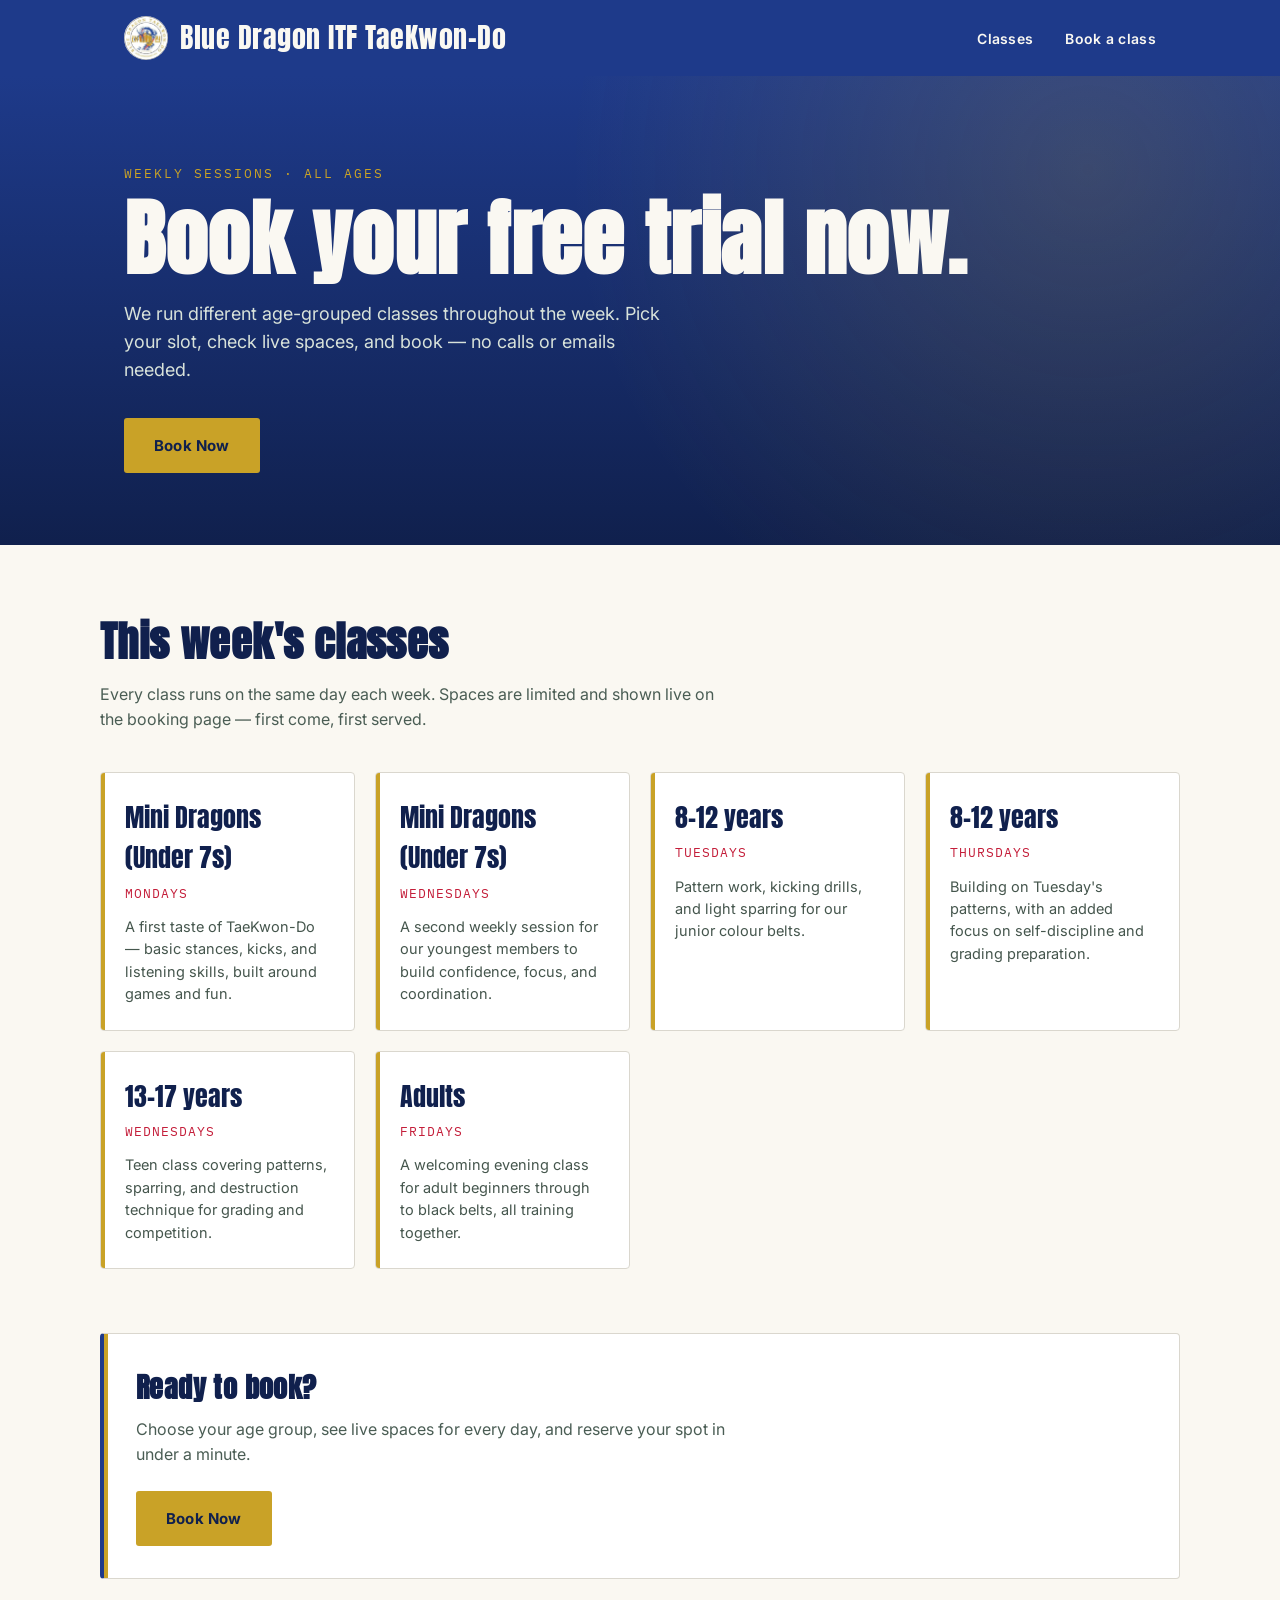
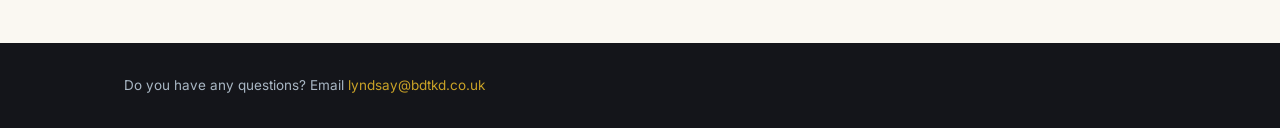
==== index.html @ b78a4813 "Update index.html" ====
<!DOCTYPE html>
<html lang="en">
<head>
<meta charset="UTF-8">
<meta name="viewport" content="width=device-width, initial-scale=1.0">
<title>Blue Dragon TaeKwon-Do — Classes</title>
<link rel="stylesheet" href="css/style.css">
</head>
<body>
<nav class="site-nav">
  <div class="container">
    <a href="index.html" class="brand"><img src="images/BD_Anniversary.jpg" alt="Blue Dragon TaeKwon-Do club emblem"> Blue Dragon ITF TaeKwon-Do</a>
    <div class="nav-links">
      <a href="index.html">Classes</a>
      <a href="booking.html">Book a class</a>
    </div>
  </div>
</nav>
<header class="hero">
  <div class="container">
    <p class="eyebrow">Weekly Sessions · All Ages</p>
    <h1>Book your free trial now.</h1>
    <p>We run different age-grouped classes throughout the week.
       Pick your slot, check live spaces, and book — no calls or emails needed.</p>
    <a href="booking.html" class="btn btn-primary">Book Now</a>
  </div>
</header>
<section class="section container">
  <h2 class="section-title">This week's classes</h2>
  <p class="section-sub">
    Every class runs on the same day each week. Spaces are limited and
    shown live on the booking page — first come, first served.
  </p>
  <!--
    EDIT ME: this grid is a plain-language summary for visitors.
    It should match whatever is in your live availability spreadsheet,
    but it does not need to be auto-generated — update it by hand
    whenever your class schedule changes.
  -->
  <div class="class-grid">
    <div class="class-card">
      <p class="age">Mini Dragons (Under 7s)</p>
      <p class="day">Mondays</p>
      <p class="desc">A first taste of TaeKwon-Do — basic stances, kicks, and listening skills, built around games and fun.</p>
    </div>
    <div class="class-card">
      <p class="age">Mini Dragons (Under 7s)</p>
      <p class="day">Wednesdays</p>
      <p class="desc">A second weekly session for our youngest members to build confidence, focus, and coordination.</p>
    </div>
    <div class="class-card">
      <p class="age">8–12 years</p>
      <p class="day">Tuesdays</p>
      <p class="desc">Pattern work, kicking drills, and light sparring for our junior colour belts.</p>
    </div>
    <div class="class-card">
      <p class="age">8–12 years</p>
      <p class="day">Thursdays</p>
      <p class="desc">Building on Tuesday's patterns, with an added focus on self-discipline and grading preparation.</p>
    </div>
    <div class="class-card">
      <p class="age">13–17 years</p>
      <p class="day">Wednesdays</p>
      <p class="desc">Teen class covering patterns, sparring, and destruction technique for grading and competition.</p>
    </div>
    <div class="class-card">
      <p class="age">Adults</p>
      <p class="day">Fridays</p>
      <p class="desc">A welcoming evening class for adult beginners through to black belts, all training together.</p>
    </div>
  </div>
</section>
<section class="section container" style="padding-top:0;">
  <div class="class-card" style="border-left:4px solid var(--indigo); padding:32px;">
    <h2 class="section-title" style="font-size:28px;">Ready to book?</h2>
    <p class="section-sub" style="margin-bottom:24px;">
      Choose your age group, see live spaces for every day, and reserve your spot in under a minute.
    </p>
    <a href="booking.html" class="btn btn-primary">Book Now</a>
  </div>
</section>
<footer class="site-footer">
  <div class="container">
    Do you have any questions? Email
    <a href="mailto:info@example.com">lyndsay@bdtkd.co.uk</a>
  </div>
</footer>
</body>
</html>
---- css/style.css ----
/* ===========================================================
   TOKENS — Blue Dragon ITF TaeKwon-Do
   Palette (pulled from the club emblem):
     --indigo:      #1E3A8A  (dragon blue — headers, nav, the "Blue" in Blue Dragon)
     --indigo-dark: #10204D  (deeper blue for gradients/depth)
     --chalk:       #FAF8F2  (emblem white/cream — page background)
     --navy:        #14151A  (emblem black outline — body text)
     --amber:       #C9A227  (gold fist & lettering — accent, live availability)
     --red:         #C41E3A  (flame-red accent from the dragon — used sparingly, day labels)
     --line:        #DAD7CE  (hairline / muted borders)
   Type:
     Display — 'Anton' (bold, condensed, high-impact — a shout rather than a jersey number)
     Body    — 'Inter'
     Data    — 'IBM Plex Mono' (clean numerals for times/counts)
   Signature element:
     The availability count renders as a small "belt stripe" tag —
     dark tag, gold text, thin coloured underline — a nod to belt-rank
     stripes rather than a generic pill/badge.
=========================================================== */

@import url('https://fonts.googleapis.com/css2?family=Anton&family=Inter:wght@400;500;600;700&family=IBM+Plex+Mono:wght@500;600&display=swap');

:root {
  --indigo: #1E3A8A;
  --indigo-dark: #10204D;
  --chalk: #FAF8F2;
  --navy: #14151A;
  --amber: #C9A227;
  --amber-dark: #A5800E;
  --line: #DAD7CE;
  --white: #FFFFFF;
  --red: #C41E3A;

  --font-display: 'Anton', sans-serif;
  --font-body: 'Inter', sans-serif;
  --font-data: 'IBM Plex Mono', monospace;
}

* { box-sizing: border-box; }

html { scroll-behavior: smooth; }

body {
  margin: 0;
  background: var(--chalk);
  color: var(--navy);
  font-family: var(--font-body);
  line-height: 1.55;
}

a { color: inherit; }

img { max-width: 100%; display: block; }

.container {
  max-width: 1080px;
  margin: 0 auto;
  padding: 0 24px;
}

/* Focus visibility (accessibility floor) */
a:focus-visible,
button:focus-visible,
select:focus-visible,
input:focus-visible,
textarea:focus-visible {
  outline: 3px solid var(--amber);
  outline-offset: 2px;
}

@media (prefers-reduced-motion: reduce) {
  * { animation: none !important; transition: none !important; }
}

/* ---------- Nav ---------- */
.site-nav {
  background: var(--indigo);
  color: var(--chalk);
}
.site-nav .container {
  display: flex;
  align-items: center;
  justify-content: space-between;
  padding-top: 16px;
  padding-bottom: 16px;
}
.site-nav .brand {
  display: flex;
  align-items: center;
  gap: 12px;
  font-family: var(--font-display);
  font-size: 28px;
  letter-spacing: 0.5px;
  color: var(--chalk);
  text-decoration: none;
}
.site-nav .brand img {
  height: 44px;
  width: 44px;
  border-radius: 50%;
  background: var(--chalk);
  object-fit: cover;
}
.site-nav .brand span { color: var(--amber); }
.site-nav .nav-links a {
  color: var(--chalk);
  text-decoration: none;
  font-weight: 600;
  font-size: 14px;
  margin-left: 28px;
  letter-spacing: 0.3px;
}
.site-nav .nav-links a:hover { color: var(--amber); }

/* ---------- Buttons ---------- */
.btn {
  display: inline-block;
  font-family: var(--font-body);
  font-weight: 700;
  font-size: 15px;
  letter-spacing: 0.2px;
  padding: 14px 28px;
  border-radius: 3px;
  border: 2px solid transparent;
  cursor: pointer;
  text-decoration: none;
  transition: transform 0.12s ease, background 0.12s ease;
}
.btn:hover { transform: translateY(-1px); }
.btn-primary {
  background: var(--amber);
  color: var(--indigo-dark);
}
.btn-primary:hover { background: var(--amber-dark); }
.btn-outline {
  background: transparent;
  border-color: var(--chalk);
  color: var(--chalk);
}
.btn-outline:hover { background: rgba(247,245,240,0.1); }

/* ---------- Hero ---------- */
.hero {
  background: var(--indigo);
  color: var(--chalk);
  background-image:
    radial-gradient(circle at 85% 20%, rgba(201,162,39,0.18), transparent 45%),
    linear-gradient(180deg, var(--indigo) 0%, var(--indigo-dark) 100%);
  padding: 88px 0 72px;
}
.hero .eyebrow {
  font-family: var(--font-data);
  font-size: 13px;
  letter-spacing: 2px;
  text-transform: uppercase;
  color: var(--amber);
  margin: 0 0 14px;
}
.hero h1 {
  font-family: var(--font-display);
  font-size: clamp(48px, 7vw, 84px);
  line-height: 0.98;
  letter-spacing: 0.5px;
  margin: 0 0 20px;
}
.hero p {
  max-width: 560px;
  font-size: 18px;
  color: #D8E2DA;
  margin: 0 0 34px;
}

/* ---------- Sections ---------- */
.section {
  padding: 64px 0;
}
.section-title {
  font-family: var(--font-display);
  font-size: clamp(30px, 4vw, 42px);
  letter-spacing: 0.4px;
  margin: 0 0 8px;
  color: var(--indigo-dark);
}
.section-sub {
  color: #4A5D54;
  margin: 0 0 40px;
  max-width: 620px;
}

/* ---------- Class cards (home page) ---------- */
.class-grid {
  display: grid;
  grid-template-columns: repeat(auto-fit, minmax(240px, 1fr));
  gap: 20px;
}
.class-card {
  background: var(--white);
  border: 1px solid var(--line);
  border-radius: 4px;
  padding: 24px;
  position: relative;
  overflow: hidden;
}
.class-card::before {
  content: "";
  position: absolute;
  top: 0; left: 0;
  width: 4px; height: 100%;
  background: var(--amber);
}
.class-card .age {
  font-family: var(--font-display);
  font-size: 26px;
  color: var(--indigo-dark);
  margin: 0 0 6px;
}
.class-card .day {
  font-family: var(--font-data);
  font-size: 13px;
  text-transform: uppercase;
  letter-spacing: 1px;
  color: var(--red);
  margin: 0 0 12px;
}
.class-card p.desc {
  font-size: 14.5px;
  color: #45564D;
  margin: 0;
}

/* ---------- Footer ---------- */
.site-footer {
  background: var(--navy);
  color: #A9B7C4;
  padding: 32px 0;
  font-size: 13.5px;
}
.site-footer a { color: var(--amber); text-decoration: none; }

/* ===========================================================
   BOOKING PAGE
=========================================================== */
.booking-toolbar {
  display: flex;
  flex-wrap: wrap;
  align-items: center;
  gap: 16px;
  padding: 24px 0;
  border-bottom: 1px solid var(--line);
  margin-bottom: 24px;
}
.booking-toolbar label {
  font-weight: 700;
  font-size: 14px;
  margin-right: 8px;
}
.booking-toolbar select {
  font-family: var(--font-body);
  font-size: 15px;
  padding: 10px 14px;
  border: 2px solid var(--indigo);
  border-radius: 3px;
  background: var(--white);
  color: var(--navy);
}
.status-line {
  font-family: var(--font-data);
  font-size: 12.5px;
  color: #6B7B72;
  margin-left: auto;
}
.status-line.error { color: var(--red); }
.refresh-btn {
  background: none;
  border: 1px solid var(--line);
  border-radius: 3px;
  padding: 8px 14px;
  font-size: 13px;
  font-weight: 600;
  cursor: pointer;
  color: var(--navy);
}
.refresh-btn:hover { border-color: var(--indigo); }

/* Weekly calendar grid */
.calendar-wrap {
  overflow-x: auto;
  border: 1px solid var(--line);
  border-radius: 4px;
  background: var(--white);
  margin-bottom: 60px;
}
.calendar {
  display: grid;
  grid-template-columns: 64px repeat(7, minmax(130px, 1fr));
  min-width: 980px;
  position: relative;
}
.cal-header {
  background: var(--indigo);
  color: var(--chalk);
  padding: 12px 8px;
  text-align: center;
  font-family: var(--font-display);
  font-size: 18px;
  letter-spacing: 0.5px;
  position: sticky;
  top: 0;
  z-index: 2;
}
.cal-header.time-col-header { background: var(--indigo-dark); }

.time-col {
  border-right: 1px solid var(--line);
  position: relative;
}
.time-label {
  position: absolute;
  right: 8px;
  transform: translateY(-50%);
  font-family: var(--font-data);
  font-size: 11px;
  color: #8B9A91;
}
.day-col {
  border-right: 1px solid var(--line);
  position: relative;
  background-image: repeating-linear-gradient(
    to bottom,
    var(--line) 0,
    var(--line) 1px,
    transparent 1px,
    transparent 60px
  );
}
.day-col:last-child { border-right: none; }

.class-block {
  position: absolute;
  left: 4px;
  right: 4px;
  background: #EAF2EC;
  border: 1px solid var(--indigo);
  border-left: 4px solid var(--indigo);
  border-radius: 3px;
  padding: 6px 8px;
  cursor: pointer;
  text-align: left;
  font-family: var(--font-body);
  transition: transform 0.1s ease, box-shadow 0.1s ease;
}
.class-block:hover {
  transform: translateY(-1px);
  box-shadow: 0 4px 10px rgba(16,38,59,0.15);
}
.class-block.full {
  background: #F2E9E4;
  border-color: var(--red);
  border-left-color: var(--red);
  cursor: not-allowed;
  opacity: 0.85;
}
.class-block.low .cb-avail {
  border-bottom-color: var(--red);
  color: #FFD9CE;
}
.class-block .cb-age {
  font-weight: 700;
  font-size: 13px;
  color: var(--indigo-dark);
  margin-bottom: 2px;
}
.class-block.full .cb-age { color: var(--red); }
.class-block .cb-time {
  font-family: var(--font-data);
  font-size: 11px;
  color: #4A5D54;
  margin-bottom: 4px;
}
/* Signature: belt-stripe style availability tag */
.cb-avail {
  display: inline-block;
  font-family: var(--font-data);
  font-size: 11px;
  font-weight: 600;
  background: var(--navy);
  color: var(--chalk);
  padding: 2px 6px;
  border-radius: 2px;
  border-bottom: 2px solid var(--amber);
}
.class-block.full .cb-avail {
  border-bottom-color: var(--red);
  color: #FFD9CE;
}

.empty-note {
  padding: 40px;
  text-align: center;
  color: #6B7B72;
  font-size: 15px;
}

/* ---------- Modal ---------- */
.modal-overlay {
  position: fixed;
  inset: 0;
  background: rgba(16,38,59,0.55);
  display: none;
  align-items: center;
  justify-content: center;
  padding: 20px;
  z-index: 50;
}
.modal-overlay.open { display: flex; }
.modal {
  background: var(--white);
  border-radius: 6px;
  max-width: 460px;
  width: 100%;
  padding: 32px;
  position: relative;
  max-height: 90vh;
  overflow-y: auto;
}
.modal-close {
  position: absolute;
  top: 16px; right: 16px;
  background: none;
  border: none;
  font-size: 22px;
  cursor: pointer;
  color: #6B7B72;
  line-height: 1;
}
.modal h3 {
  font-family: var(--font-display);
  font-size: 26px;
  margin: 0 0 4px;
  color: var(--indigo-dark);
}
.modal .modal-sub {
  font-family: var(--font-data);
  font-size: 12.5px;
  color: var(--red);
  margin: 0 0 22px;
}
.form-row { margin-bottom: 16px; }
.form-row label {
  display: block;
  font-weight: 600;
  font-size: 13.5px;
  margin-bottom: 6px;
}
.form-row input,
.form-row textarea {
  width: 100%;
  font-family: var(--font-body);
  font-size: 15px;
  padding: 10px 12px;
  border: 2px solid var(--line);
  border-radius: 3px;
  background: var(--chalk);
}
.form-row input:focus,
.form-row textarea:focus {
  border-color: var(--indigo);
  outline: none;
}
.form-row textarea { resize: vertical; min-height: 70px; }
.modal .btn { width: 100%; text-align: center; }
.form-msg {
  margin-top: 14px;
  font-size: 13.5px;
  font-weight: 600;
}
.form-msg.success { color: var(--indigo); }
.form-msg.error { color: var(--red); }
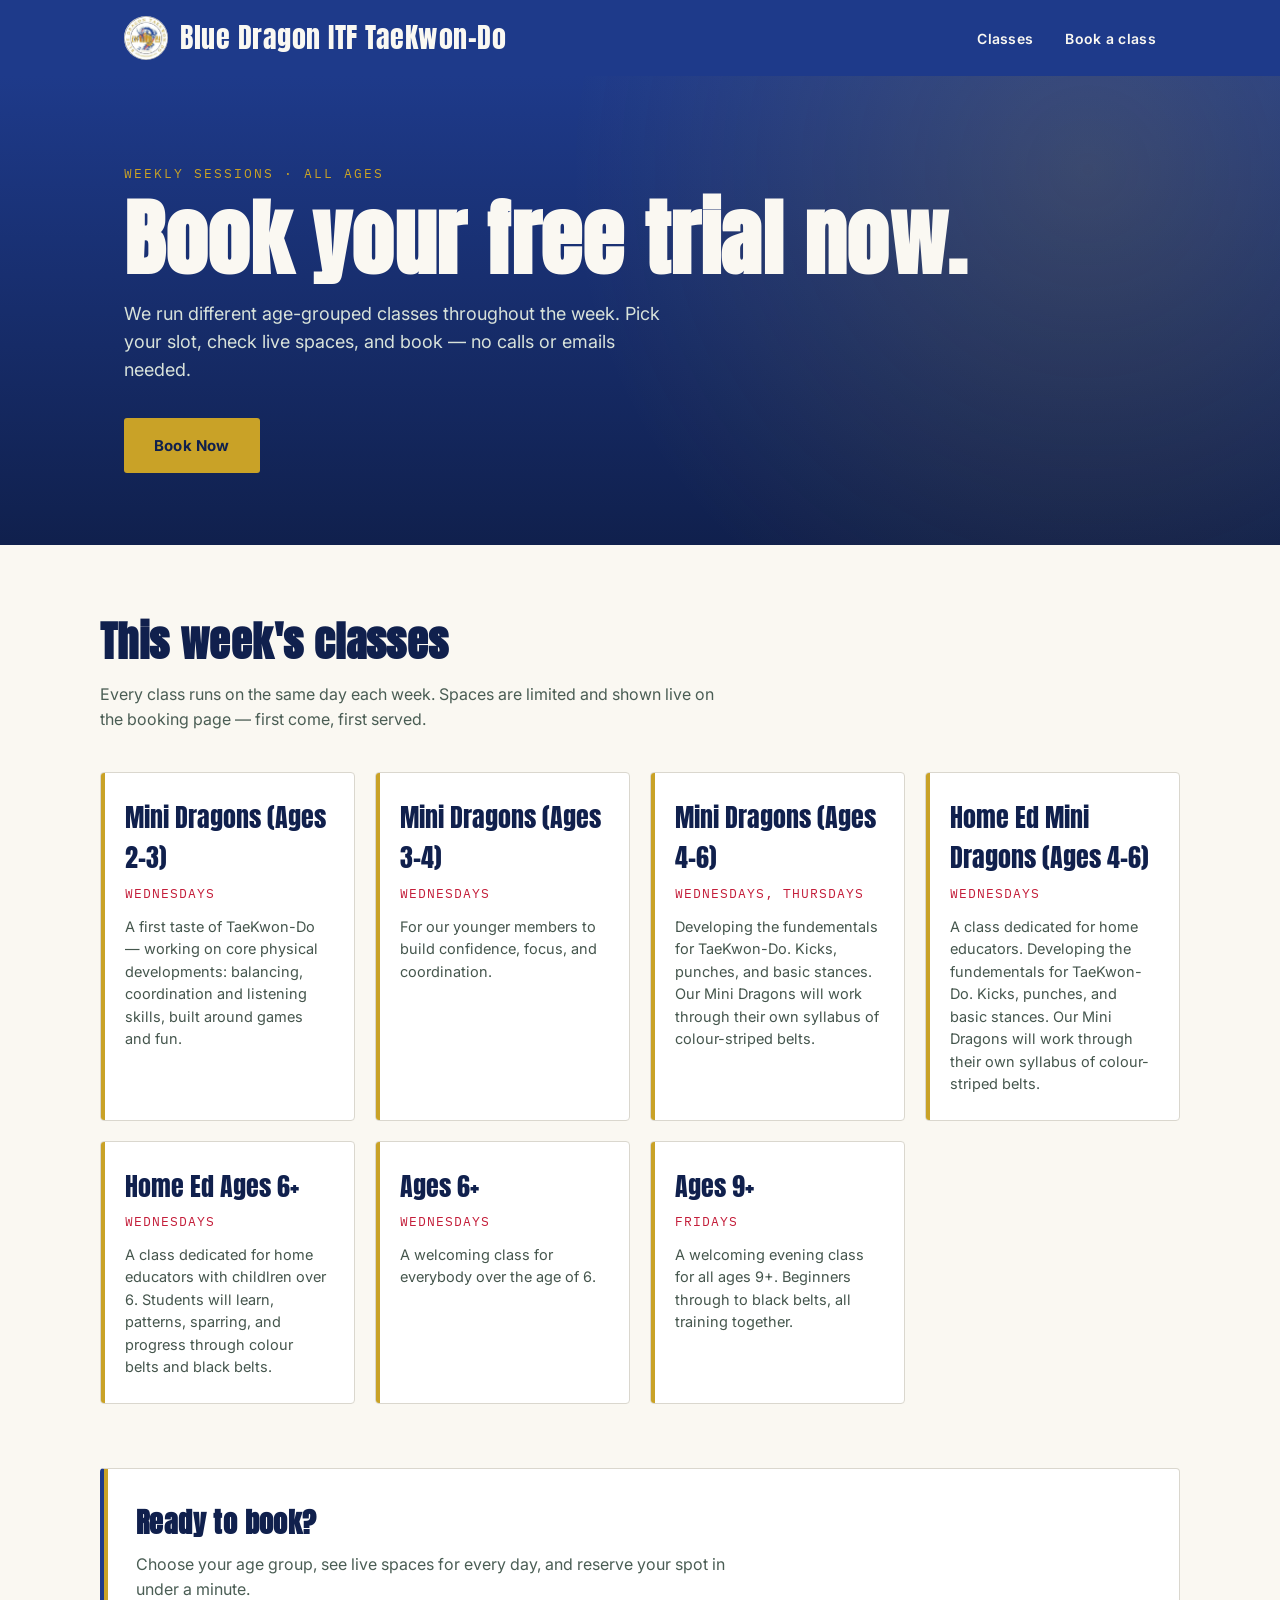
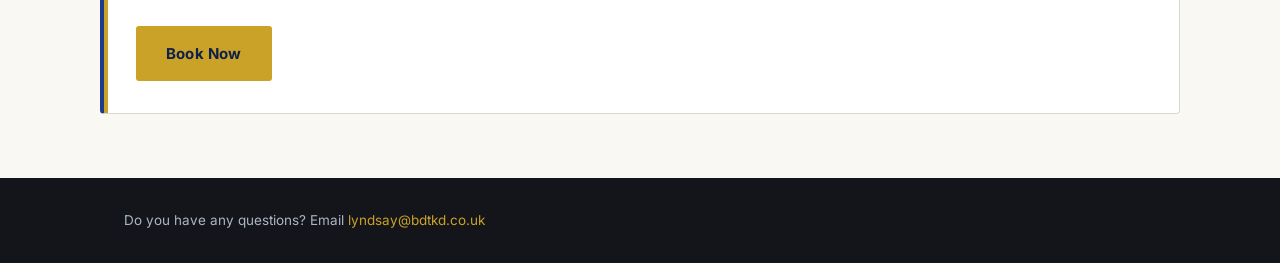
==== commit 696042a3: "Update index.html" ====
--- a/index.html
+++ b/index.html
@@ -39,34 +39,39 @@
   -->
   <div class="class-grid">
     <div class="class-card">
-      <p class="age">Mini Dragons (Under 7s)</p>
-      <p class="day">Mondays</p>
-      <p class="desc">A first taste of TaeKwon-Do — basic stances, kicks, and listening skills, built around games and fun.</p>
+      <p class="age">Mini Dragons (Ages 2-3)</p>
+      <p class="day">Wednesdays</p>
+      <p class="desc">A first taste of TaeKwon-Do — working on core physical developments: balancing, coordination and listening skills, built around games and fun.</p>
     </div>
     <div class="class-card">
-      <p class="age">Mini Dragons (Under 7s)</p>
+      <p class="age">Mini Dragons (Ages 3-4)</p>
       <p class="day">Wednesdays</p>
-      <p class="desc">A second weekly session for our youngest members to build confidence, focus, and coordination.</p>
+      <p class="desc">For our younger members to build confidence, focus, and coordination.</p>
     </div>
     <div class="class-card">
-      <p class="age">8–12 years</p>
-      <p class="day">Tuesdays</p>
-      <p class="desc">Pattern work, kicking drills, and light sparring for our junior colour belts.</p>
+      <p class="age">Mini Dragons (Ages 4-6)</p>
+      <p class="day">Wednesdays, Thursdays</p>
+      <p class="desc">Developing the fundementals for TaeKwon-Do. Kicks, punches, and basic stances. Our Mini Dragons will work through their own syllabus of colour-striped belts.</p>
     </div>
     <div class="class-card">
-      <p class="age">8–12 years</p>
-      <p class="day">Thursdays</p>
-      <p class="desc">Building on Tuesday's patterns, with an added focus on self-discipline and grading preparation.</p>
+      <p class="age">Home Ed Mini Dragons (Ages 4-6)</p>
+      <p class="day">Wednesdays</p>
+      <p class="desc">A class dedicated for home educators. Developing the fundementals for TaeKwon-Do. Kicks, punches, and basic stances. Our Mini Dragons will work through their own syllabus of colour-striped belts.</p>
     </div>
     <div class="class-card">
-      <p class="age">13–17 years</p>
+      <p class="age">Home Ed Ages 6+</p>
       <p class="day">Wednesdays</p>
-      <p class="desc">Teen class covering patterns, sparring, and destruction technique for grading and competition.</p>
+      <p class="desc">A class dedicated for home educators with childlren over 6. Students will learn, patterns, sparring, and progress through colour belts and black belts.</p>
     </div>
     <div class="class-card">
-      <p class="age">Adults</p>
+      <p class="age">Ages 6+</p>
+      <p class="day">Wednesdays</p>
+      <p class="desc">A welcoming class for everybody over the age of 6.</p>
+    </div>
+      <div class="class-card">
+      <p class="age">Ages 9+</p>
       <p class="day">Fridays</p>
-      <p class="desc">A welcoming evening class for adult beginners through to black belts, all training together.</p>
+      <p class="desc">A welcoming evening class for all ages 9+. Beginners through to black belts, all training together.</p>
     </div>
   </div>
 </section>
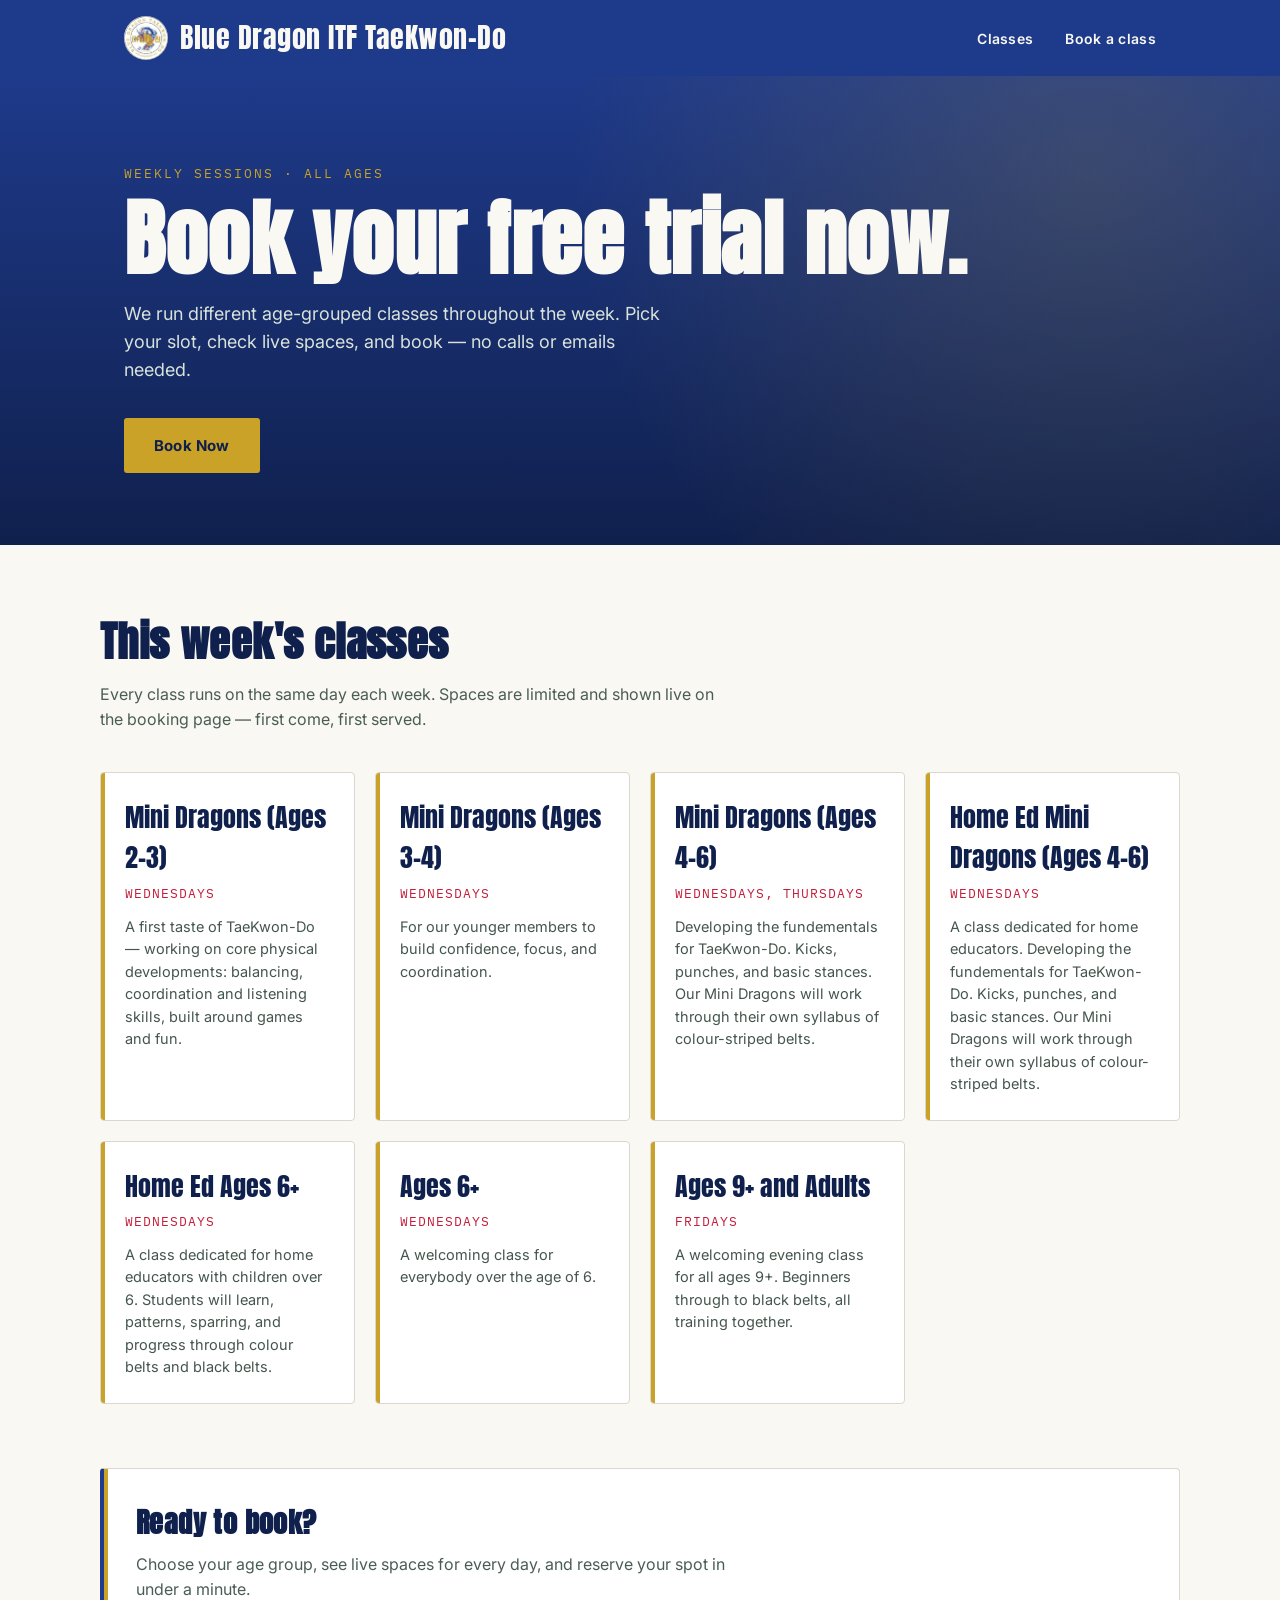
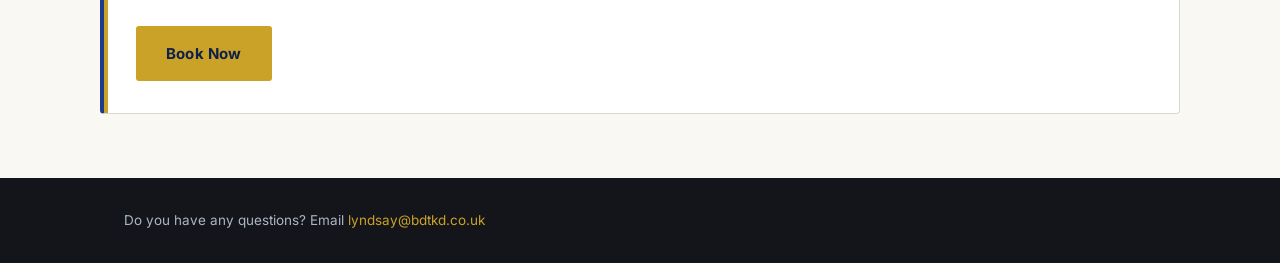
==== commit 696846fa: "Update index.html" ====
--- a/index.html
+++ b/index.html
@@ -61,7 +61,7 @@
     <div class="class-card">
       <p class="age">Home Ed Ages 6+</p>
       <p class="day">Wednesdays</p>
-      <p class="desc">A class dedicated for home educators with childlren over 6. Students will learn, patterns, sparring, and progress through colour belts and black belts.</p>
+      <p class="desc">A class dedicated for home educators with children over 6. Students will learn, patterns, sparring, and progress through colour belts and black belts.</p>
     </div>
     <div class="class-card">
       <p class="age">Ages 6+</p>
@@ -69,7 +69,7 @@
       <p class="desc">A welcoming class for everybody over the age of 6.</p>
     </div>
       <div class="class-card">
-      <p class="age">Ages 9+</p>
+      <p class="age">Ages 9+ and Adults</p>
       <p class="day">Fridays</p>
       <p class="desc">A welcoming evening class for all ages 9+. Beginners through to black belts, all training together.</p>
     </div>
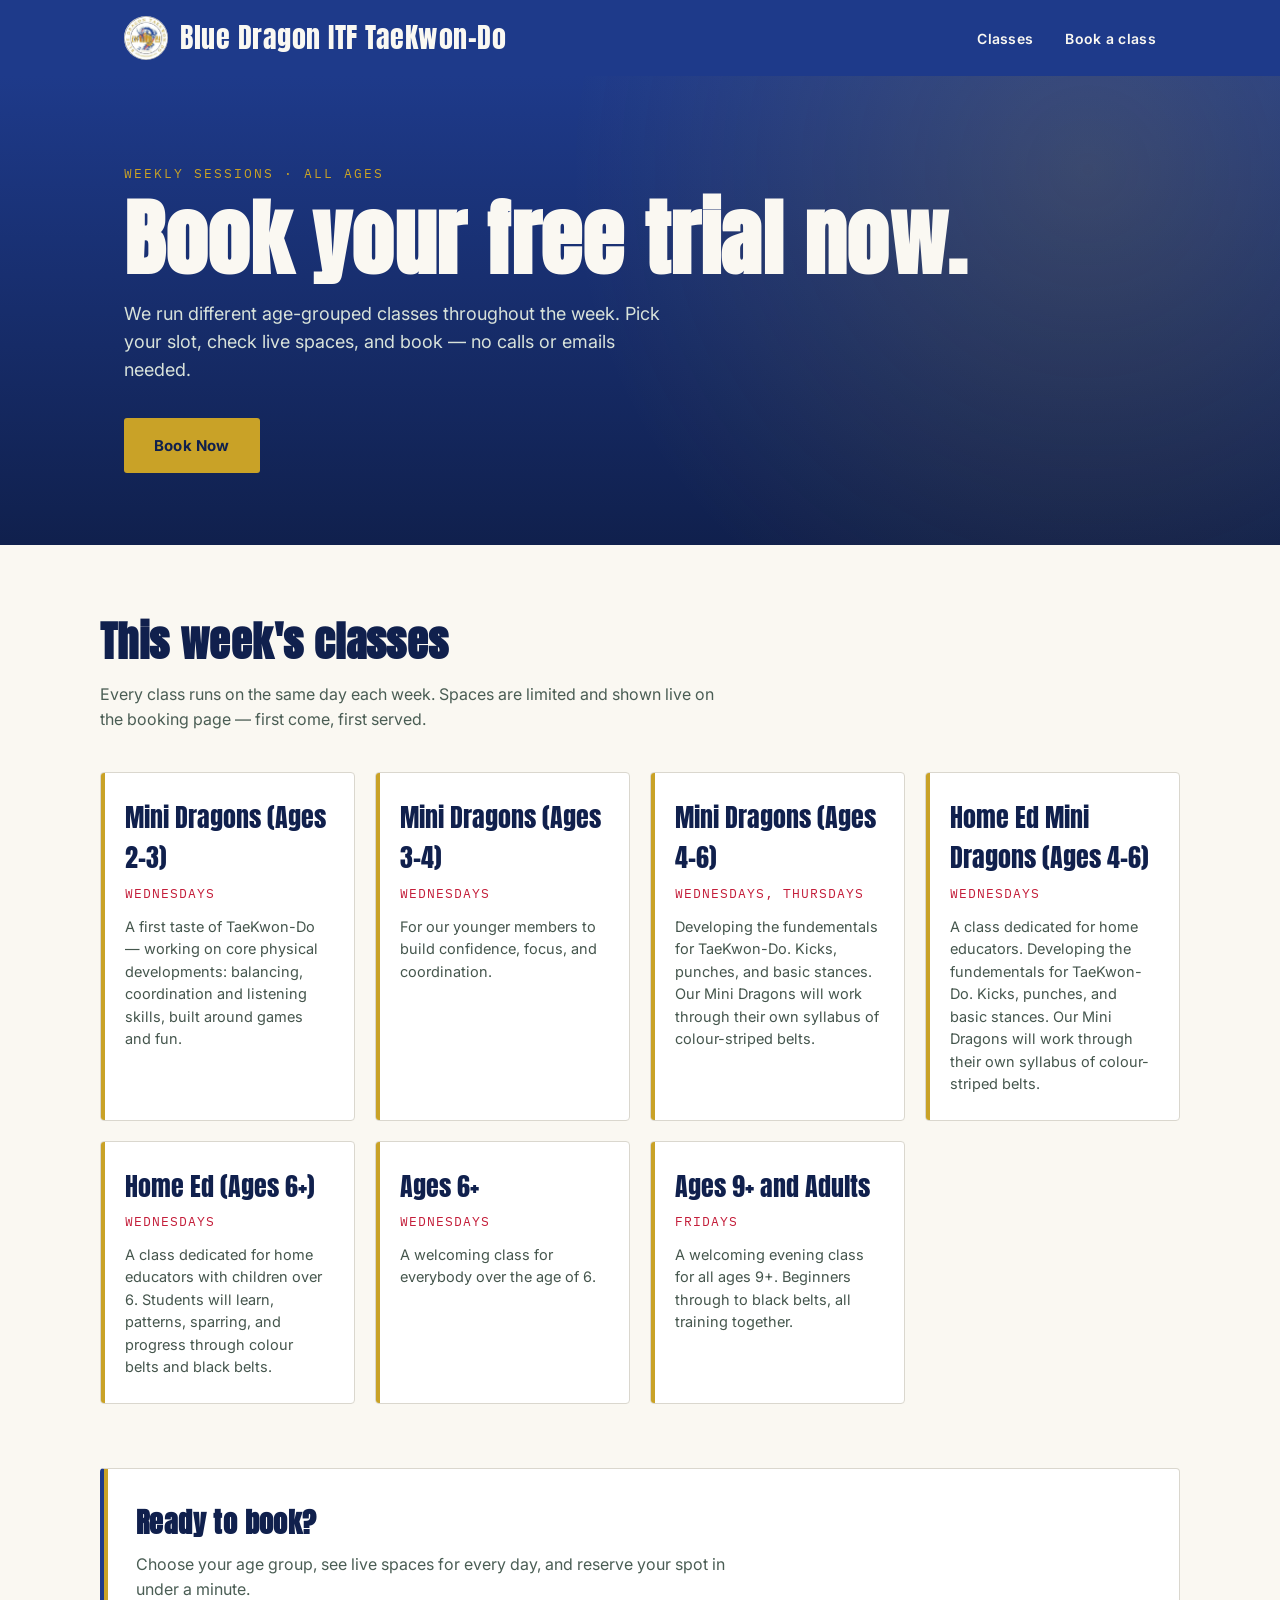
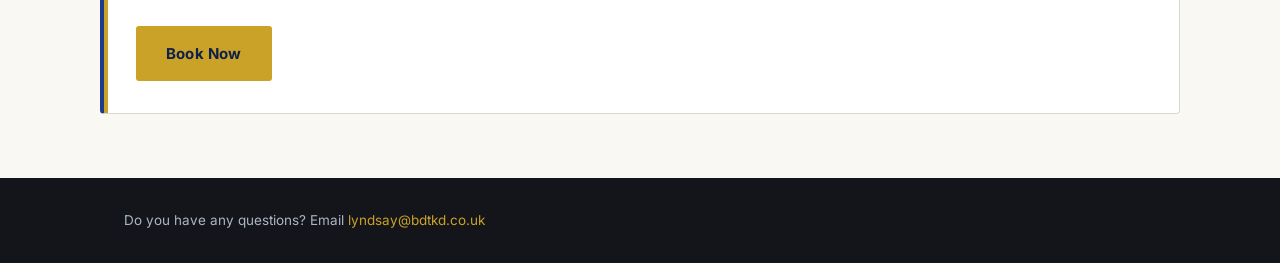
==== commit 25808f2d: "Update index.html" ====
--- a/index.html
+++ b/index.html
@@ -59,7 +59,7 @@
       <p class="desc">A class dedicated for home educators. Developing the fundementals for TaeKwon-Do. Kicks, punches, and basic stances. Our Mini Dragons will work through their own syllabus of colour-striped belts.</p>
     </div>
     <div class="class-card">
-      <p class="age">Home Ed Ages 6+</p>
+      <p class="age">Home Ed (Ages 6+)</p>
       <p class="day">Wednesdays</p>
       <p class="desc">A class dedicated for home educators with children over 6. Students will learn, patterns, sparring, and progress through colour belts and black belts.</p>
     </div>
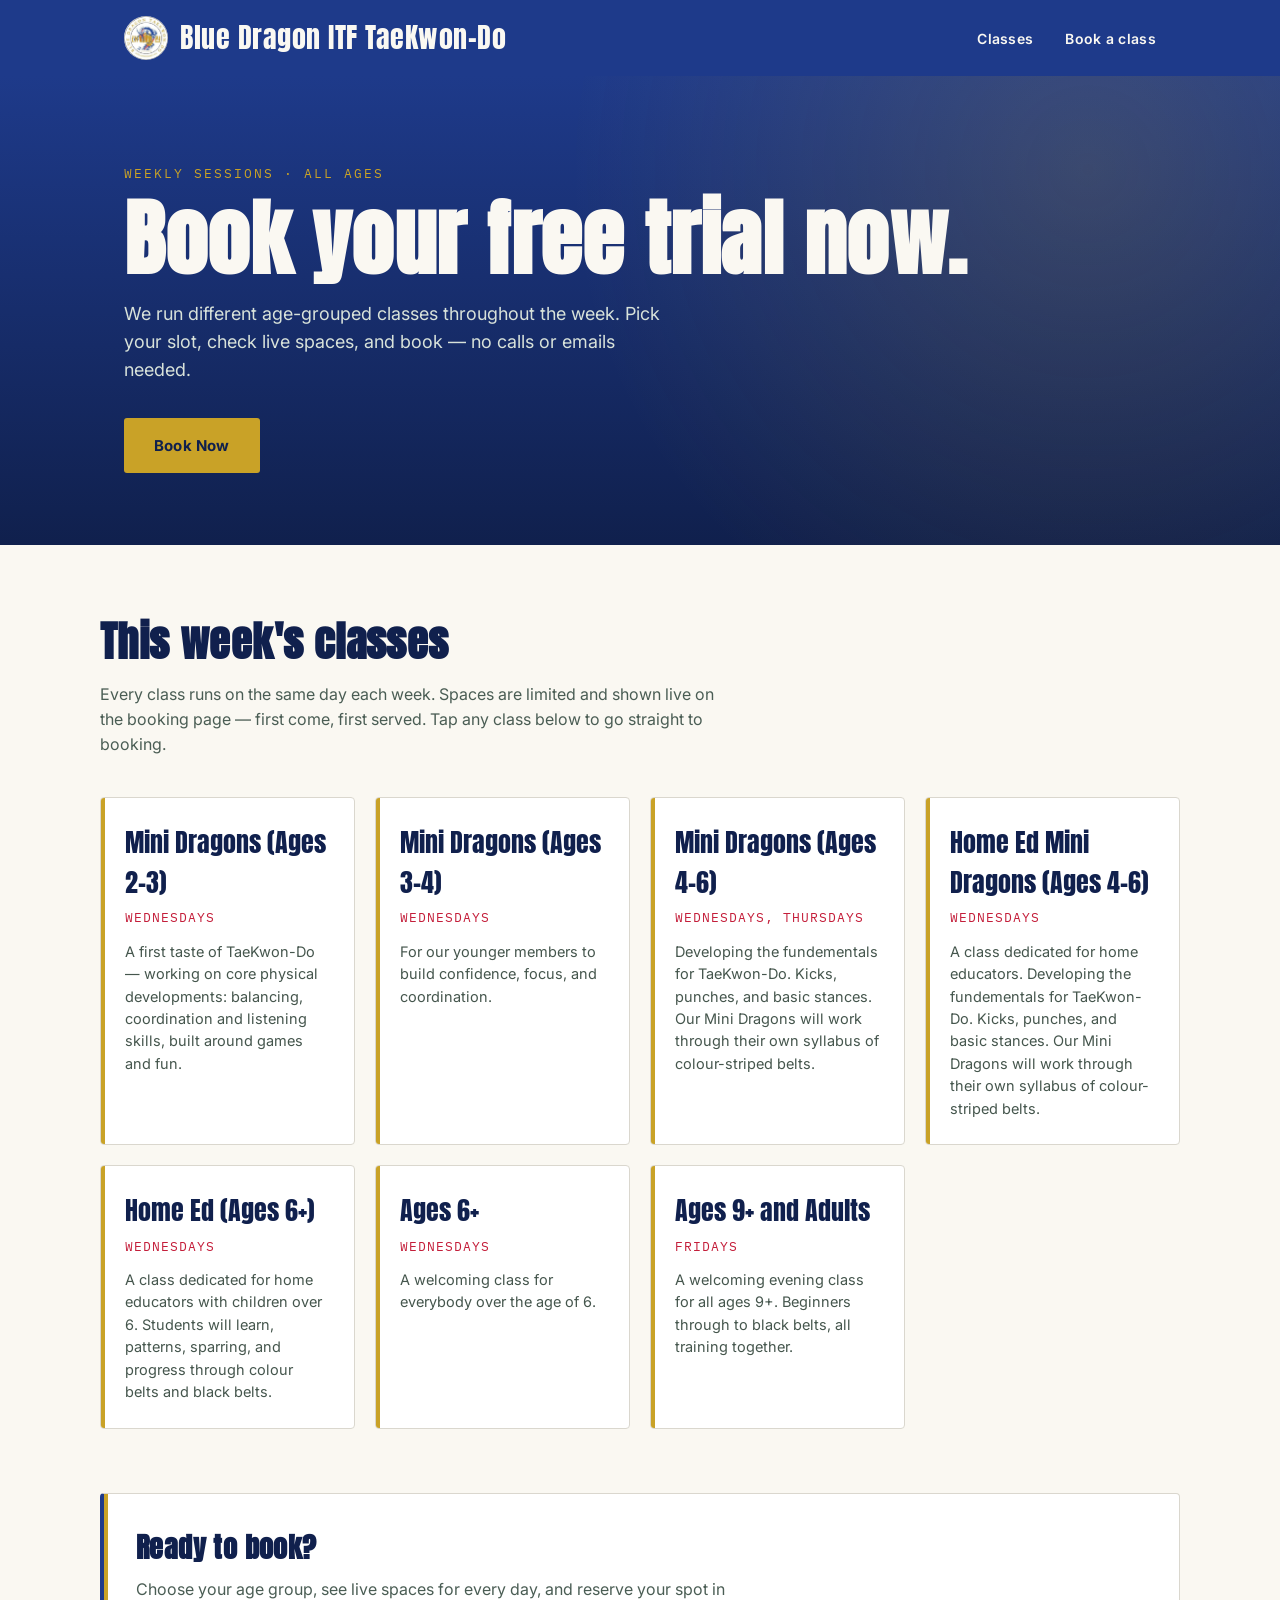
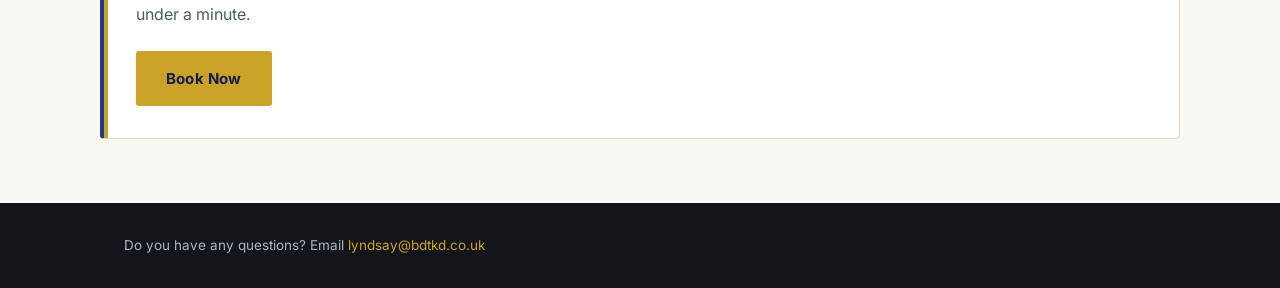
==== commit d4dd8a5d: "Update index.html" ====
--- a/index.html
+++ b/index.html
@@ -29,7 +29,8 @@
   <h2 class="section-title">This week's classes</h2>
   <p class="section-sub">
     Every class runs on the same day each week. Spaces are limited and
-    shown live on the booking page — first come, first served.
+    shown live on the booking page — first come, first served. Tap any
+    class below to go straight to booking.
   </p>
   <!--
     EDIT ME: this grid is a plain-language summary for visitors.
@@ -38,45 +39,45 @@
     whenever your class schedule changes.
   -->
   <div class="class-grid">
-    <div class="class-card">
+    <a href="booking.html" class="class-card">
       <p class="age">Mini Dragons (Ages 2-3)</p>
       <p class="day">Wednesdays</p>
       <p class="desc">A first taste of TaeKwon-Do — working on core physical developments: balancing, coordination and listening skills, built around games and fun.</p>
-    </div>
-    <div class="class-card">
+    </a>
+    <a href="booking.html" class="class-card">
       <p class="age">Mini Dragons (Ages 3-4)</p>
       <p class="day">Wednesdays</p>
       <p class="desc">For our younger members to build confidence, focus, and coordination.</p>
-    </div>
-    <div class="class-card">
+    </a>
+    <a href="booking.html" class="class-card">
       <p class="age">Mini Dragons (Ages 4-6)</p>
       <p class="day">Wednesdays, Thursdays</p>
       <p class="desc">Developing the fundementals for TaeKwon-Do. Kicks, punches, and basic stances. Our Mini Dragons will work through their own syllabus of colour-striped belts.</p>
-    </div>
-    <div class="class-card">
+    </a>
+    <a href="booking.html" class="class-card">
       <p class="age">Home Ed Mini Dragons (Ages 4-6)</p>
       <p class="day">Wednesdays</p>
       <p class="desc">A class dedicated for home educators. Developing the fundementals for TaeKwon-Do. Kicks, punches, and basic stances. Our Mini Dragons will work through their own syllabus of colour-striped belts.</p>
-    </div>
-    <div class="class-card">
+    </a>
+    <a href="booking.html" class="class-card">
       <p class="age">Home Ed (Ages 6+)</p>
       <p class="day">Wednesdays</p>
       <p class="desc">A class dedicated for home educators with children over 6. Students will learn, patterns, sparring, and progress through colour belts and black belts.</p>
-    </div>
-    <div class="class-card">
+    </a>
+    <a href="booking.html" class="class-card">
       <p class="age">Ages 6+</p>
       <p class="day">Wednesdays</p>
       <p class="desc">A welcoming class for everybody over the age of 6.</p>
-    </div>
-      <div class="class-card">
+    </a>
+    <a href="booking.html" class="class-card">
       <p class="age">Ages 9+ and Adults</p>
       <p class="day">Fridays</p>
       <p class="desc">A welcoming evening class for all ages 9+. Beginners through to black belts, all training together.</p>
-    </div>
+    </a>
   </div>
 </section>
 <section class="section container" style="padding-top:0;">
-  <div class="class-card" style="border-left:4px solid var(--indigo); padding:32px;">
+  <div class="class-card static" style="border-left:4px solid var(--indigo); padding:32px; cursor:default;">
     <h2 class="section-title" style="font-size:28px;">Ready to book?</h2>
     <p class="section-sub" style="margin-bottom:24px;">
       Choose your age group, see live spaces for every day, and reserve your spot in under a minute.
@@ -87,7 +88,7 @@
 <footer class="site-footer">
   <div class="container">
     Do you have any questions? Email
-    <a href="mailto:info@example.com">lyndsay@bdtkd.co.uk</a>
+    <a href="mailto:lyndsay@bdtkd.co.uk">lyndsay@bdtkd.co.uk</a>
   </div>
 </footer>
 </body>
--- a/css/style.css
+++ b/css/style.css
@@ -194,12 +194,27 @@
   gap: 20px;
 }
 .class-card {
+  display: block;
   background: var(--white);
   border: 1px solid var(--line);
   border-radius: 4px;
   padding: 24px;
   position: relative;
   overflow: hidden;
+  text-decoration: none;
+  color: inherit;
+  cursor: pointer;
+  transition: transform 0.12s ease, box-shadow 0.12s ease, border-color 0.12s ease;
+}
+.class-card:hover {
+  transform: translateY(-2px);
+  box-shadow: 0 6px 16px rgba(23,24,28,0.12);
+  border-color: var(--indigo);
+}
+.class-card.static:hover {
+  transform: none;
+  box-shadow: none;
+  border-color: var(--line);
 }
 .class-card::before {
   content: "";
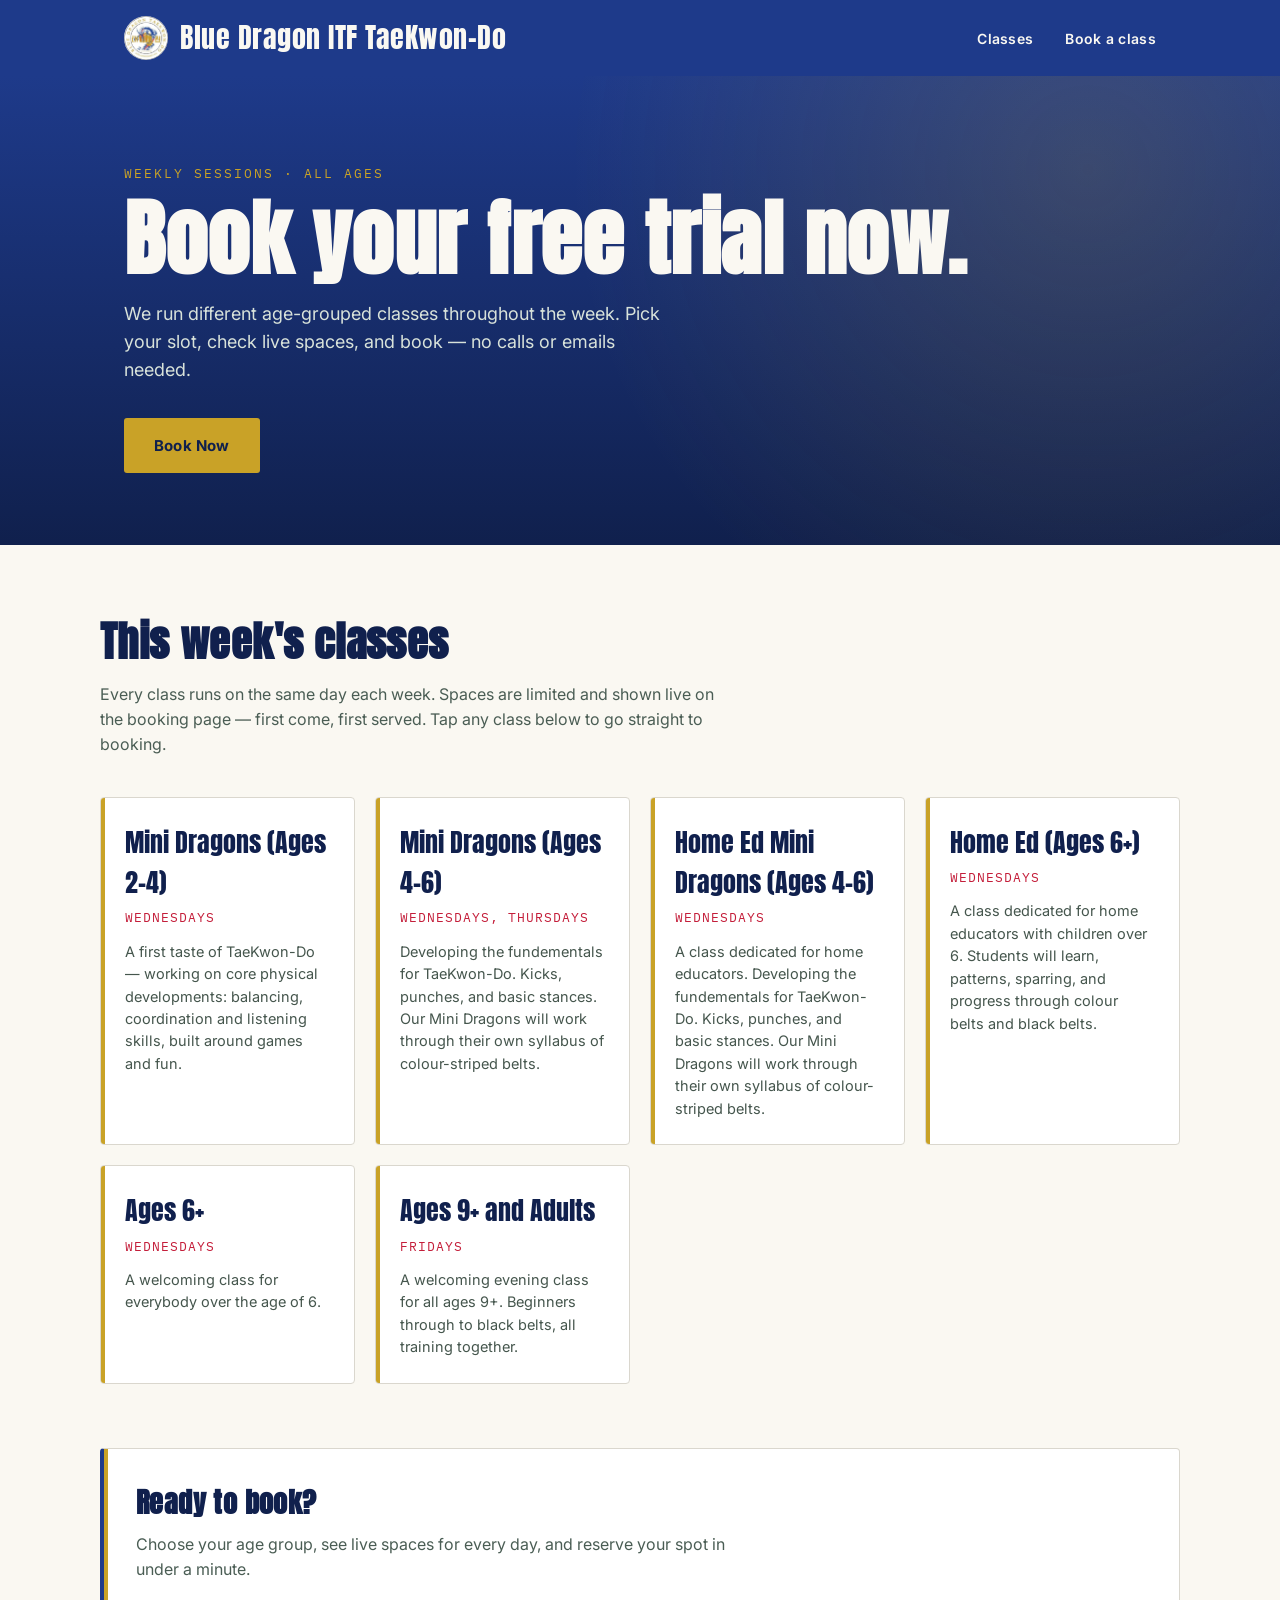
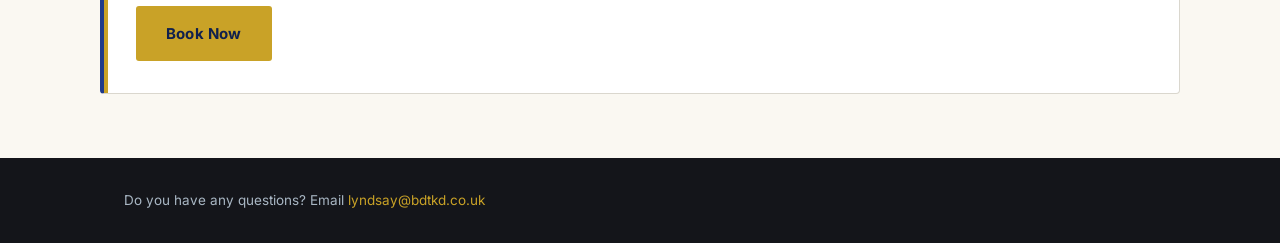
==== commit bfe683c0: "Update index.html" ====
--- a/index.html
+++ b/index.html
@@ -39,37 +39,32 @@
     whenever your class schedule changes.
   -->
   <div class="class-grid">
-    <a href="booking.html" class="class-card">
-      <p class="age">Mini Dragons (Ages 2-3)</p>
+    <a href="booking.html?age=Mini%20Dragons%20%28Ages%202-3%29" class="class-card">
+      <p class="age">Mini Dragons (Ages 2-4)</p>
       <p class="day">Wednesdays</p>
       <p class="desc">A first taste of TaeKwon-Do — working on core physical developments: balancing, coordination and listening skills, built around games and fun.</p>
     </a>
-    <a href="booking.html" class="class-card">
-      <p class="age">Mini Dragons (Ages 3-4)</p>
-      <p class="day">Wednesdays</p>
-      <p class="desc">For our younger members to build confidence, focus, and coordination.</p>
-    </a>
-    <a href="booking.html" class="class-card">
+    <a href="booking.html?age=Mini%20Dragons%20%28Ages%204-6%29" class="class-card">
       <p class="age">Mini Dragons (Ages 4-6)</p>
       <p class="day">Wednesdays, Thursdays</p>
       <p class="desc">Developing the fundementals for TaeKwon-Do. Kicks, punches, and basic stances. Our Mini Dragons will work through their own syllabus of colour-striped belts.</p>
     </a>
-    <a href="booking.html" class="class-card">
+    <a href="booking.html?age=Home%20Ed%20Mini%20Dragons%20%28Ages%204-6%29" class="class-card">
       <p class="age">Home Ed Mini Dragons (Ages 4-6)</p>
       <p class="day">Wednesdays</p>
       <p class="desc">A class dedicated for home educators. Developing the fundementals for TaeKwon-Do. Kicks, punches, and basic stances. Our Mini Dragons will work through their own syllabus of colour-striped belts.</p>
     </a>
-    <a href="booking.html" class="class-card">
+    <a href="booking.html?age=Home%20Ed%20%28Ages%206%2B%29" class="class-card">
       <p class="age">Home Ed (Ages 6+)</p>
       <p class="day">Wednesdays</p>
       <p class="desc">A class dedicated for home educators with children over 6. Students will learn, patterns, sparring, and progress through colour belts and black belts.</p>
     </a>
-    <a href="booking.html" class="class-card">
+    <a href="booking.html?age=Ages%206%2B" class="class-card">
       <p class="age">Ages 6+</p>
       <p class="day">Wednesdays</p>
       <p class="desc">A welcoming class for everybody over the age of 6.</p>
     </a>
-    <a href="booking.html" class="class-card">
+    <a href="booking.html?age=Ages%209%2B%20and%20Adults" class="class-card">
       <p class="age">Ages 9+ and Adults</p>
       <p class="day">Fridays</p>
       <p class="desc">A welcoming evening class for all ages 9+. Beginners through to black belts, all training together.</p>
--- a/css/style.css
+++ b/css/style.css
@@ -211,6 +211,15 @@
   box-shadow: 0 6px 16px rgba(23,24,28,0.12);
   border-color: var(--indigo);
 }
+.class-card,
+.class-card:visited,
+.class-card:hover,
+.class-card:active {
+  text-decoration: none;
+}
+.class-card * {
+  text-decoration: none;
+}
 .class-card.static:hover {
   transform: none;
   box-shadow: none;
@@ -345,7 +354,7 @@
     var(--line) 0,
     var(--line) 1px,
     transparent 1px,
-    transparent 60px
+    transparent 120px
   );
 }
 .day-col:last-child { border-right: none; }
@@ -354,6 +363,7 @@
   position: absolute;
   left: 4px;
   right: 4px;
+  overflow: hidden;
   background: #EAF2EC;
   border: 1px solid var(--indigo);
   border-left: 4px solid var(--indigo);
@@ -372,7 +382,7 @@
   background: #F2E9E4;
   border-color: var(--red);
   border-left-color: var(--red);
-  cursor: not-allowed;
+  cursor: pointer;
   opacity: 0.85;
 }
 .class-block.low .cb-avail {
@@ -460,6 +470,18 @@
   color: var(--red);
   margin: 0 0 22px;
 }
+.modal-notice {
+  background: #F2E9E4;
+  border: 1px solid var(--red);
+  border-left: 4px solid var(--red);
+  border-radius: 3px;
+  padding: 10px 14px;
+  font-size: 13.5px;
+  line-height: 1.5;
+  color: var(--indigo-dark);
+  margin: -8px 0 20px;
+}
+.modal-notice strong { color: var(--red); }
 .form-row { margin-bottom: 16px; }
 .form-row label {
   display: block;
@@ -477,12 +499,55 @@
   border-radius: 3px;
   background: var(--chalk);
 }
+.contact-input-row {
+  display: flex;
+  align-items: center;
+  gap: 10px;
+}
+.contact-input-row > input[type="tel"],
+.contact-input-row > input[type="email"] {
+  flex: 1;
+  min-width: 0;
+}
+.preferred-contact-label {
+  display: inline-flex !important;
+  align-items: center;
+  gap: 5px;
+  flex: 0 0 auto;
+  margin: 0 !important;
+  white-space: nowrap;
+  font-size: 12px !important;
+  font-weight: 400 !important;
+  cursor: pointer;
+}
+.preferred-contact-label input[type="checkbox"] {
+  width: auto;
+  margin: 0;
+  accent-color: var(--indigo);
+}
 .form-row input:focus,
 .form-row textarea:focus {
   border-color: var(--indigo);
   outline: none;
 }
 .form-row textarea { resize: vertical; min-height: 70px; }
+.dob-row {
+  display: flex;
+  gap: 10px;
+}
+
+.dob-row input {
+  text-align: center;
+}
+
+#dobDay,
+#dobMonth {
+  flex: 0 0 80px;
+}
+
+#dobYear {
+  flex: 1;
+}
 .modal .btn { width: 100%; text-align: center; }
 .form-msg {
   margin-top: 14px;
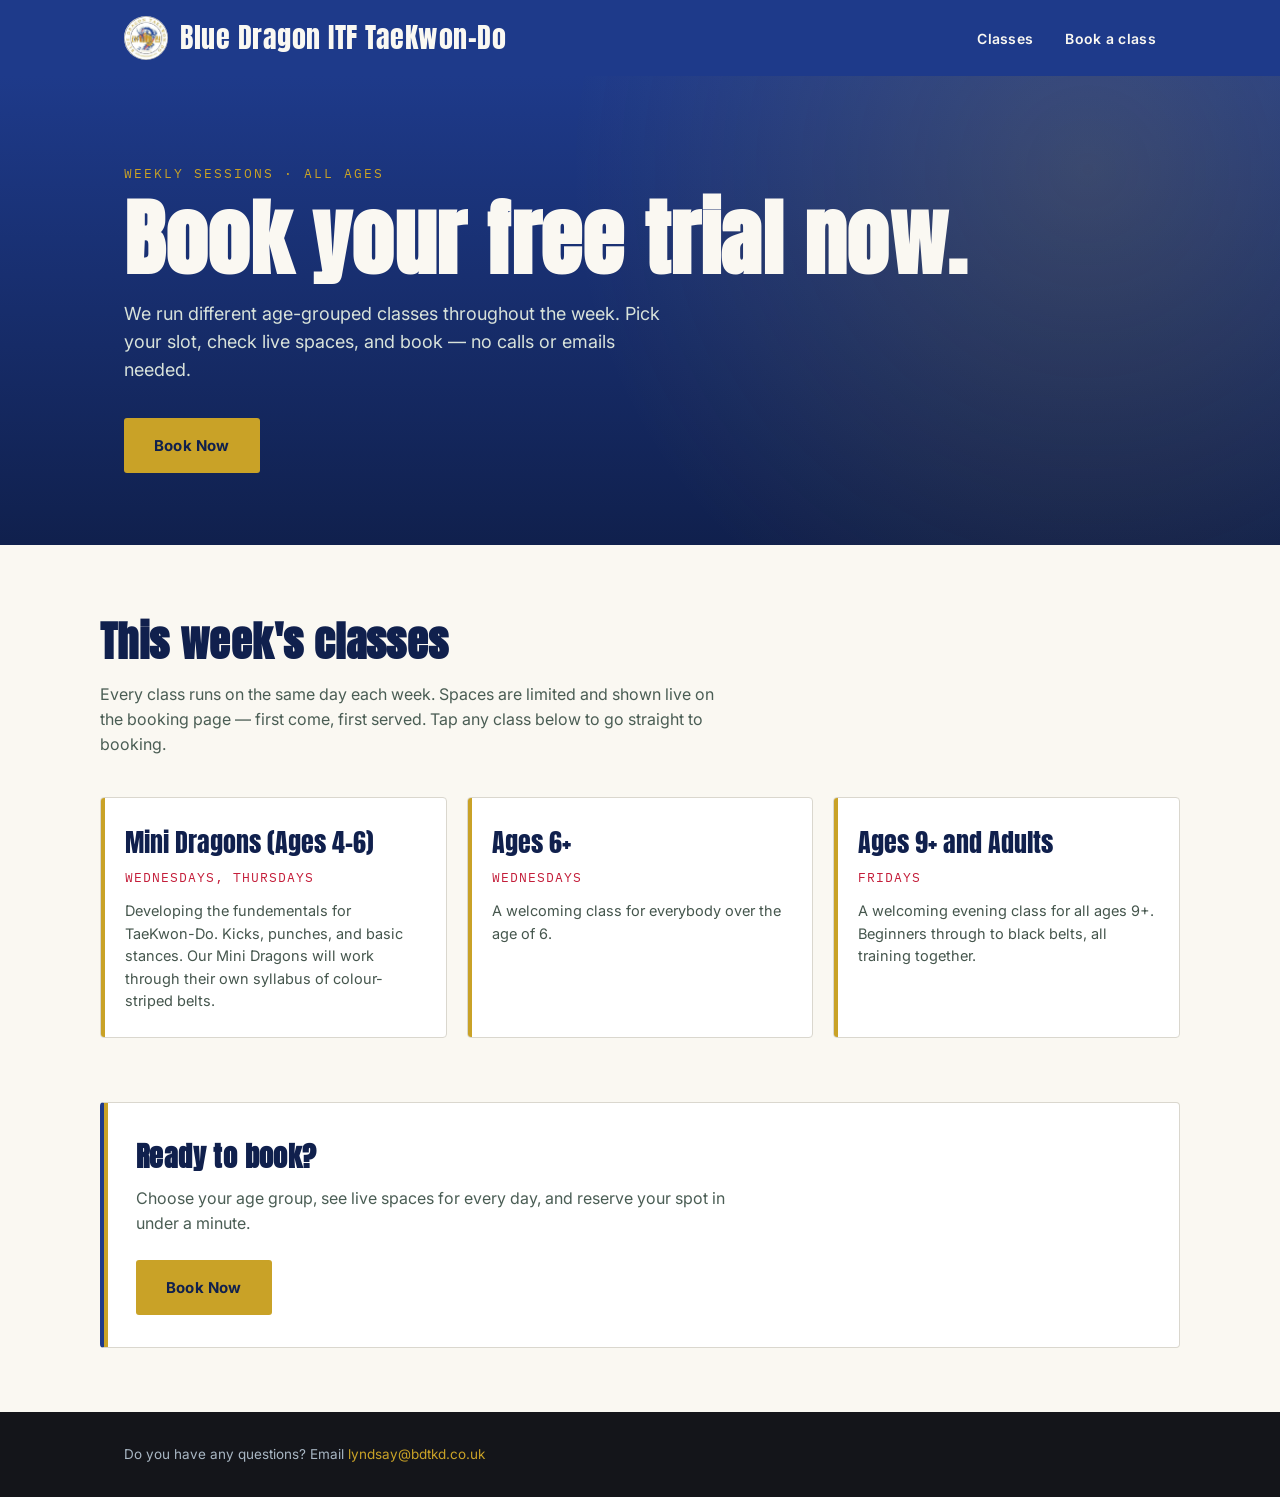
==== commit c5de9fbd: "Update index.html" ====
--- a/index.html
+++ b/index.html
@@ -39,27 +39,13 @@
     whenever your class schedule changes.
   -->
   <div class="class-grid">
-    <a href="booking.html?age=Mini%20Dragons%20%28Ages%202-3%29" class="class-card">
-      <p class="age">Mini Dragons (Ages 2-4)</p>
-      <p class="day">Wednesdays</p>
-      <p class="desc">A first taste of TaeKwon-Do — working on core physical developments: balancing, coordination and listening skills, built around games and fun.</p>
-    </a>
+
     <a href="booking.html?age=Mini%20Dragons%20%28Ages%204-6%29" class="class-card">
       <p class="age">Mini Dragons (Ages 4-6)</p>
       <p class="day">Wednesdays, Thursdays</p>
       <p class="desc">Developing the fundementals for TaeKwon-Do. Kicks, punches, and basic stances. Our Mini Dragons will work through their own syllabus of colour-striped belts.</p>
     </a>
-    <a href="booking.html?age=Home%20Ed%20Mini%20Dragons%20%28Ages%204-6%29" class="class-card">
-      <p class="age">Home Ed Mini Dragons (Ages 4-6)</p>
-      <p class="day">Wednesdays</p>
-      <p class="desc">A class dedicated for home educators. Developing the fundementals for TaeKwon-Do. Kicks, punches, and basic stances. Our Mini Dragons will work through their own syllabus of colour-striped belts.</p>
-    </a>
-    <a href="booking.html?age=Home%20Ed%20%28Ages%206%2B%29" class="class-card">
-      <p class="age">Home Ed (Ages 6+)</p>
-      <p class="day">Wednesdays</p>
-      <p class="desc">A class dedicated for home educators with children over 6. Students will learn, patterns, sparring, and progress through colour belts and black belts.</p>
-    </a>
-    <a href="booking.html?age=Ages%206%2B" class="class-card">
+     <a href="booking.html?age=Ages%206%2B" class="class-card">
       <p class="age">Ages 6+</p>
       <p class="day">Wednesdays</p>
       <p class="desc">A welcoming class for everybody over the age of 6.</p>
